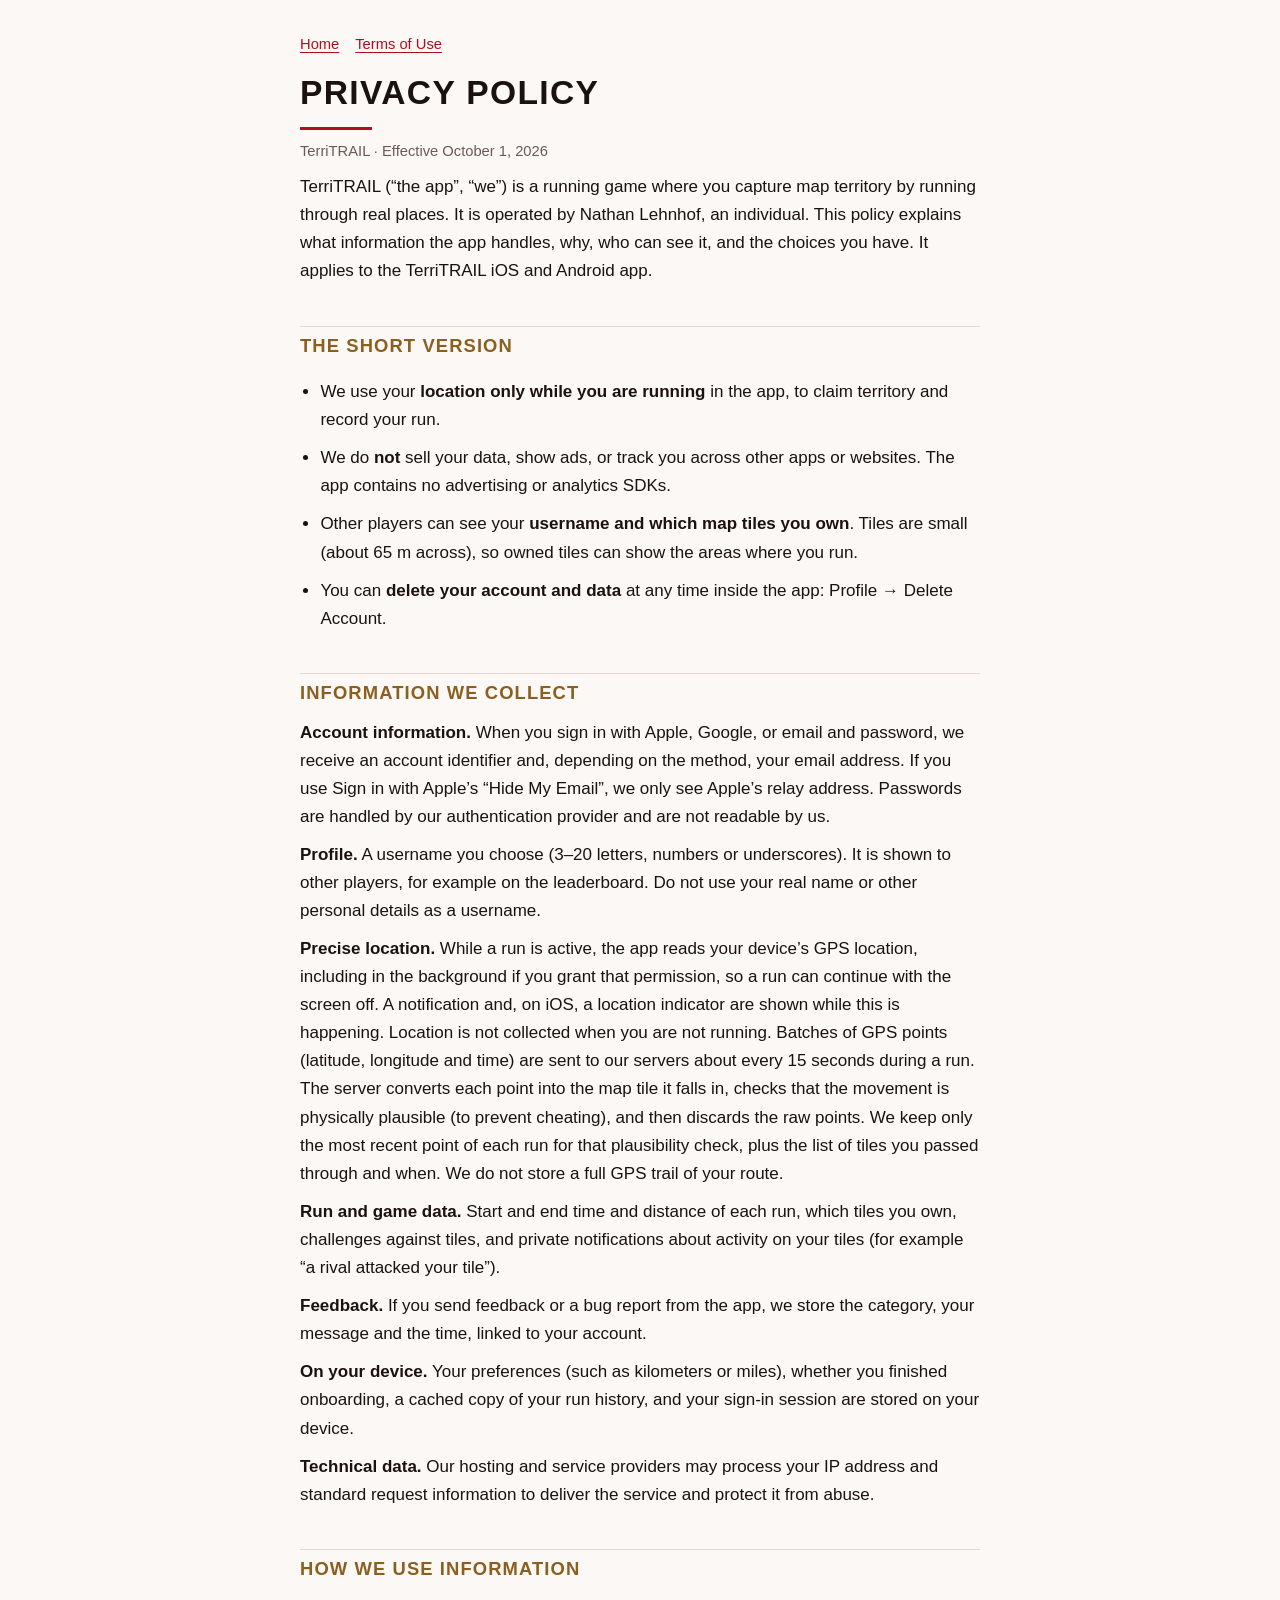
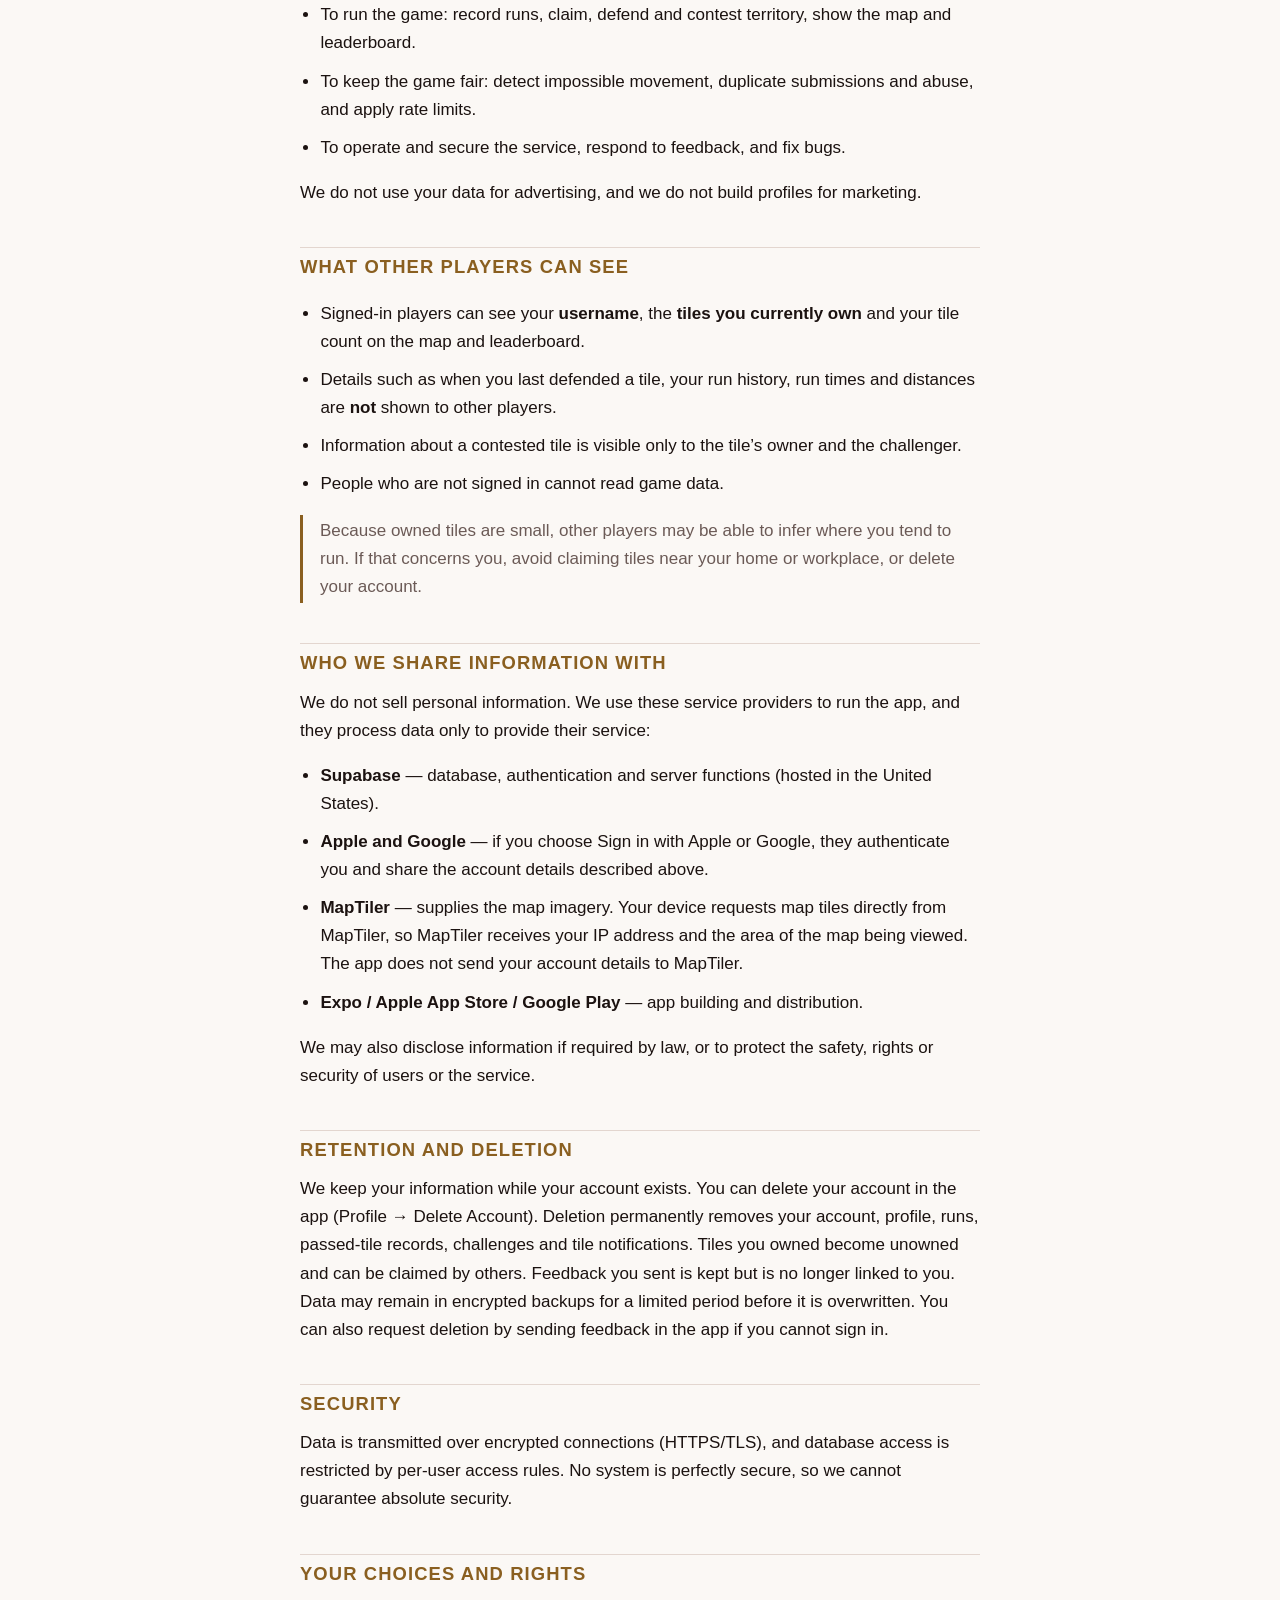
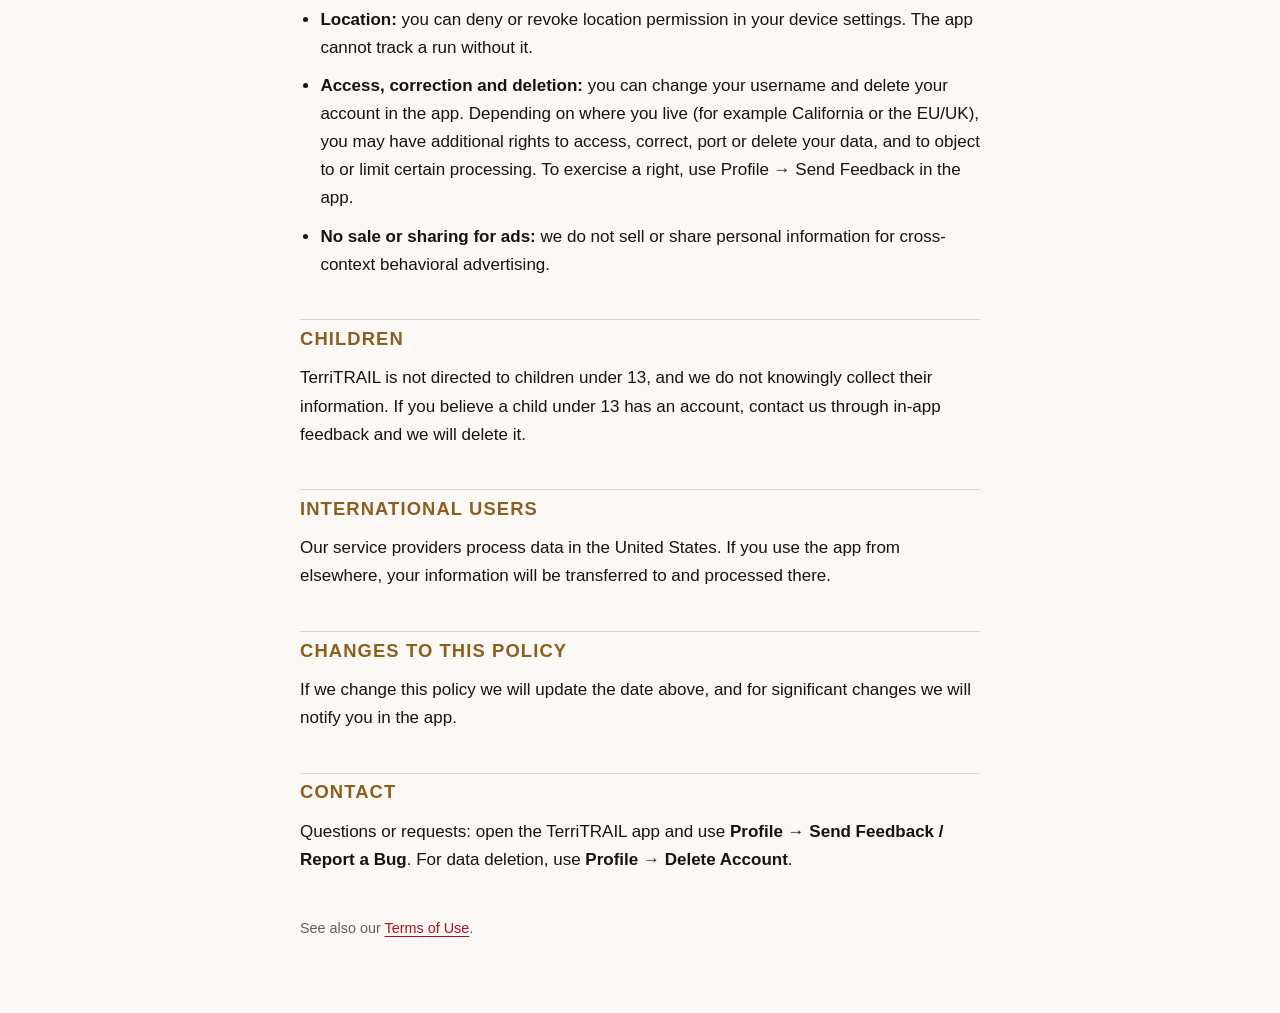
==== privacy.html @ fd28e17d "TerriTRAIL privacy policy and terms of use" ====
<!doctype html>
<html lang="en">
<head>
<meta charset="utf-8">
<meta name="viewport" content="width=device-width, initial-scale=1">
<title>TerriTRAIL Privacy Policy</title>
<meta name="description" content="How TerriTRAIL collects, uses and protects your information.">
<link rel="stylesheet" href="style.css">
</head>
<body>
<main>
<nav class="top"><a href="./">Home</a><a href="terms.html">Terms of Use</a></nav>
<h1>Privacy Policy</h1>
<p class="meta">TerriTRAIL &middot; Effective October 1, 2026</p>

<p>TerriTRAIL (&ldquo;the app&rdquo;, &ldquo;we&rdquo;) is a running game where you capture map territory by running through real places. It is operated by Nathan Lehnhof, an individual. This policy explains what information the app handles, why, who can see it, and the choices you have. It applies to the TerriTRAIL iOS and Android app.</p>

<h2>The short version</h2>
<ul>
<li>We use your <strong>location only while you are running</strong> in the app, to claim territory and record your run.</li>
<li>We do <strong>not</strong> sell your data, show ads, or track you across other apps or websites. The app contains no advertising or analytics SDKs.</li>
<li>Other players can see your <strong>username and which map tiles you own</strong>. Tiles are small (about 65&nbsp;m across), so owned tiles can show the areas where you run.</li>
<li>You can <strong>delete your account and data</strong> at any time inside the app: Profile &rarr; Delete Account.</li>
</ul>

<h2>Information we collect</h2>
<p><strong>Account information.</strong> When you sign in with Apple, Google, or email and password, we receive an account identifier and, depending on the method, your email address. If you use Sign in with Apple&rsquo;s &ldquo;Hide My Email&rdquo;, we only see Apple&rsquo;s relay address. Passwords are handled by our authentication provider and are not readable by us.</p>
<p><strong>Profile.</strong> A username you choose (3&ndash;20 letters, numbers or underscores). It is shown to other players, for example on the leaderboard. Do not use your real name or other personal details as a username.</p>
<p><strong>Precise location.</strong> While a run is active, the app reads your device&rsquo;s GPS location, including in the background if you grant that permission, so a run can continue with the screen off. A notification and, on iOS, a location indicator are shown while this is happening. Location is not collected when you are not running. Batches of GPS points (latitude, longitude and time) are sent to our servers about every 15 seconds during a run. The server converts each point into the map tile it falls in, checks that the movement is physically plausible (to prevent cheating), and then discards the raw points. We keep only the most recent point of each run for that plausibility check, plus the list of tiles you passed through and when. We do not store a full GPS trail of your route.</p>
<p><strong>Run and game data.</strong> Start and end time and distance of each run, which tiles you own, challenges against tiles, and private notifications about activity on your tiles (for example &ldquo;a rival attacked your tile&rdquo;).</p>
<p><strong>Feedback.</strong> If you send feedback or a bug report from the app, we store the category, your message and the time, linked to your account.</p>
<p><strong>On your device.</strong> Your preferences (such as kilometers or miles), whether you finished onboarding, a cached copy of your run history, and your sign-in session are stored on your device.</p>
<p><strong>Technical data.</strong> Our hosting and service providers may process your IP address and standard request information to deliver the service and protect it from abuse.</p>

<h2>How we use information</h2>
<ul>
<li>To run the game: record runs, claim, defend and contest territory, show the map and leaderboard.</li>
<li>To keep the game fair: detect impossible movement, duplicate submissions and abuse, and apply rate limits.</li>
<li>To operate and secure the service, respond to feedback, and fix bugs.</li>
</ul>
<p>We do not use your data for advertising, and we do not build profiles for marketing.</p>

<h2>What other players can see</h2>
<ul>
<li>Signed-in players can see your <strong>username</strong>, the <strong>tiles you currently own</strong> and your tile count on the map and leaderboard.</li>
<li>Details such as when you last defended a tile, your run history, run times and distances are <strong>not</strong> shown to other players.</li>
<li>Information about a contested tile is visible only to the tile&rsquo;s owner and the challenger.</li>
<li>People who are not signed in cannot read game data.</li>
</ul>
<p class="note">Because owned tiles are small, other players may be able to infer where you tend to run. If that concerns you, avoid claiming tiles near your home or workplace, or delete your account.</p>

<h2>Who we share information with</h2>
<p>We do not sell personal information. We use these service providers to run the app, and they process data only to provide their service:</p>
<ul>
<li><strong>Supabase</strong> &mdash; database, authentication and server functions (hosted in the United States).</li>
<li><strong>Apple and Google</strong> &mdash; if you choose Sign in with Apple or Google, they authenticate you and share the account details described above.</li>
<li><strong>MapTiler</strong> &mdash; supplies the map imagery. Your device requests map tiles directly from MapTiler, so MapTiler receives your IP address and the area of the map being viewed. The app does not send your account details to MapTiler.</li>
<li><strong>Expo / Apple App Store / Google Play</strong> &mdash; app building and distribution.</li>
</ul>
<p>We may also disclose information if required by law, or to protect the safety, rights or security of users or the service.</p>

<h2>Retention and deletion</h2>
<p>We keep your information while your account exists. You can delete your account in the app (Profile &rarr; Delete Account). Deletion permanently removes your account, profile, runs, passed-tile records, challenges and tile notifications. Tiles you owned become unowned and can be claimed by others. Feedback you sent is kept but is no longer linked to you. Data may remain in encrypted backups for a limited period before it is overwritten. You can also request deletion by sending feedback in the app if you cannot sign in.</p>

<h2>Security</h2>
<p>Data is transmitted over encrypted connections (HTTPS/TLS), and database access is restricted by per-user access rules. No system is perfectly secure, so we cannot guarantee absolute security.</p>

<h2>Your choices and rights</h2>
<ul>
<li><strong>Location:</strong> you can deny or revoke location permission in your device settings. The app cannot track a run without it.</li>
<li><strong>Access, correction and deletion:</strong> you can change your username and delete your account in the app. Depending on where you live (for example California or the EU/UK), you may have additional rights to access, correct, port or delete your data, and to object to or limit certain processing. To exercise a right, use Profile &rarr; Send Feedback in the app.</li>
<li><strong>No sale or sharing for ads:</strong> we do not sell or share personal information for cross-context behavioral advertising.</li>
</ul>

<h2>Children</h2>
<p>TerriTRAIL is not directed to children under 13, and we do not knowingly collect their information. If you believe a child under 13 has an account, contact us through in-app feedback and we will delete it.</p>

<h2>International users</h2>
<p>Our service providers process data in the United States. If you use the app from elsewhere, your information will be transferred to and processed there.</p>

<h2>Changes to this policy</h2>
<p>If we change this policy we will update the date above, and for significant changes we will notify you in the app.</p>

<h2>Contact</h2>
<p>Questions or requests: open the TerriTRAIL app and use <strong>Profile &rarr; Send Feedback / Report a Bug</strong>. For data deletion, use <strong>Profile &rarr; Delete Account</strong>.</p>

<footer>See also our <a href="terms.html">Terms of Use</a>.</footer>
</main>
</body>
</html>
---- style.css ----
:root { color-scheme: dark light; --bg:#0A0707; --fg:#F2EAE4; --muted:#9C8985; --accent:#E0102A; --trim:#C08A3E; --rule:#3A1A1A; }
@media (prefers-color-scheme: light) { :root { --bg:#FBF8F5; --fg:#1B1210; --muted:#6B5A56; --accent:#B30C20; --trim:#8A5F20; --rule:#E3D6CF; } }
* { box-sizing: border-box; }
body { margin:0; background:var(--bg); color:var(--fg); font:17px/1.65 -apple-system, BlinkMacSystemFont, "Segoe UI", Roboto, Helvetica, Arial, sans-serif; }
main { max-width:720px; margin:0 auto; padding:32px 20px 72px; }
h1 { font-size:2.1rem; line-height:1.15; letter-spacing:.04em; text-transform:uppercase; margin:.2em 0 .1em; }
h1::after { content:""; display:block; width:72px; height:3px; background:var(--accent); margin-top:14px; }
h2 { font-size:1.15rem; letter-spacing:.06em; text-transform:uppercase; color:var(--trim); margin:2.2em 0 .4em; padding-top:.2em; border-top:1px solid var(--rule); }
p, li { margin:.6em 0; }
ul { padding-left:1.2em; }
a { color:var(--accent); text-underline-offset:3px; }
.meta { color:var(--muted); font-size:.92rem; }
.note { border-left:3px solid var(--trim); padding:.1em 1em; color:var(--muted); }
nav.top { font-size:.92rem; margin-bottom:18px; }
nav.top a { margin-right:16px; }
footer { margin-top:3em; color:var(--muted); font-size:.9rem; }
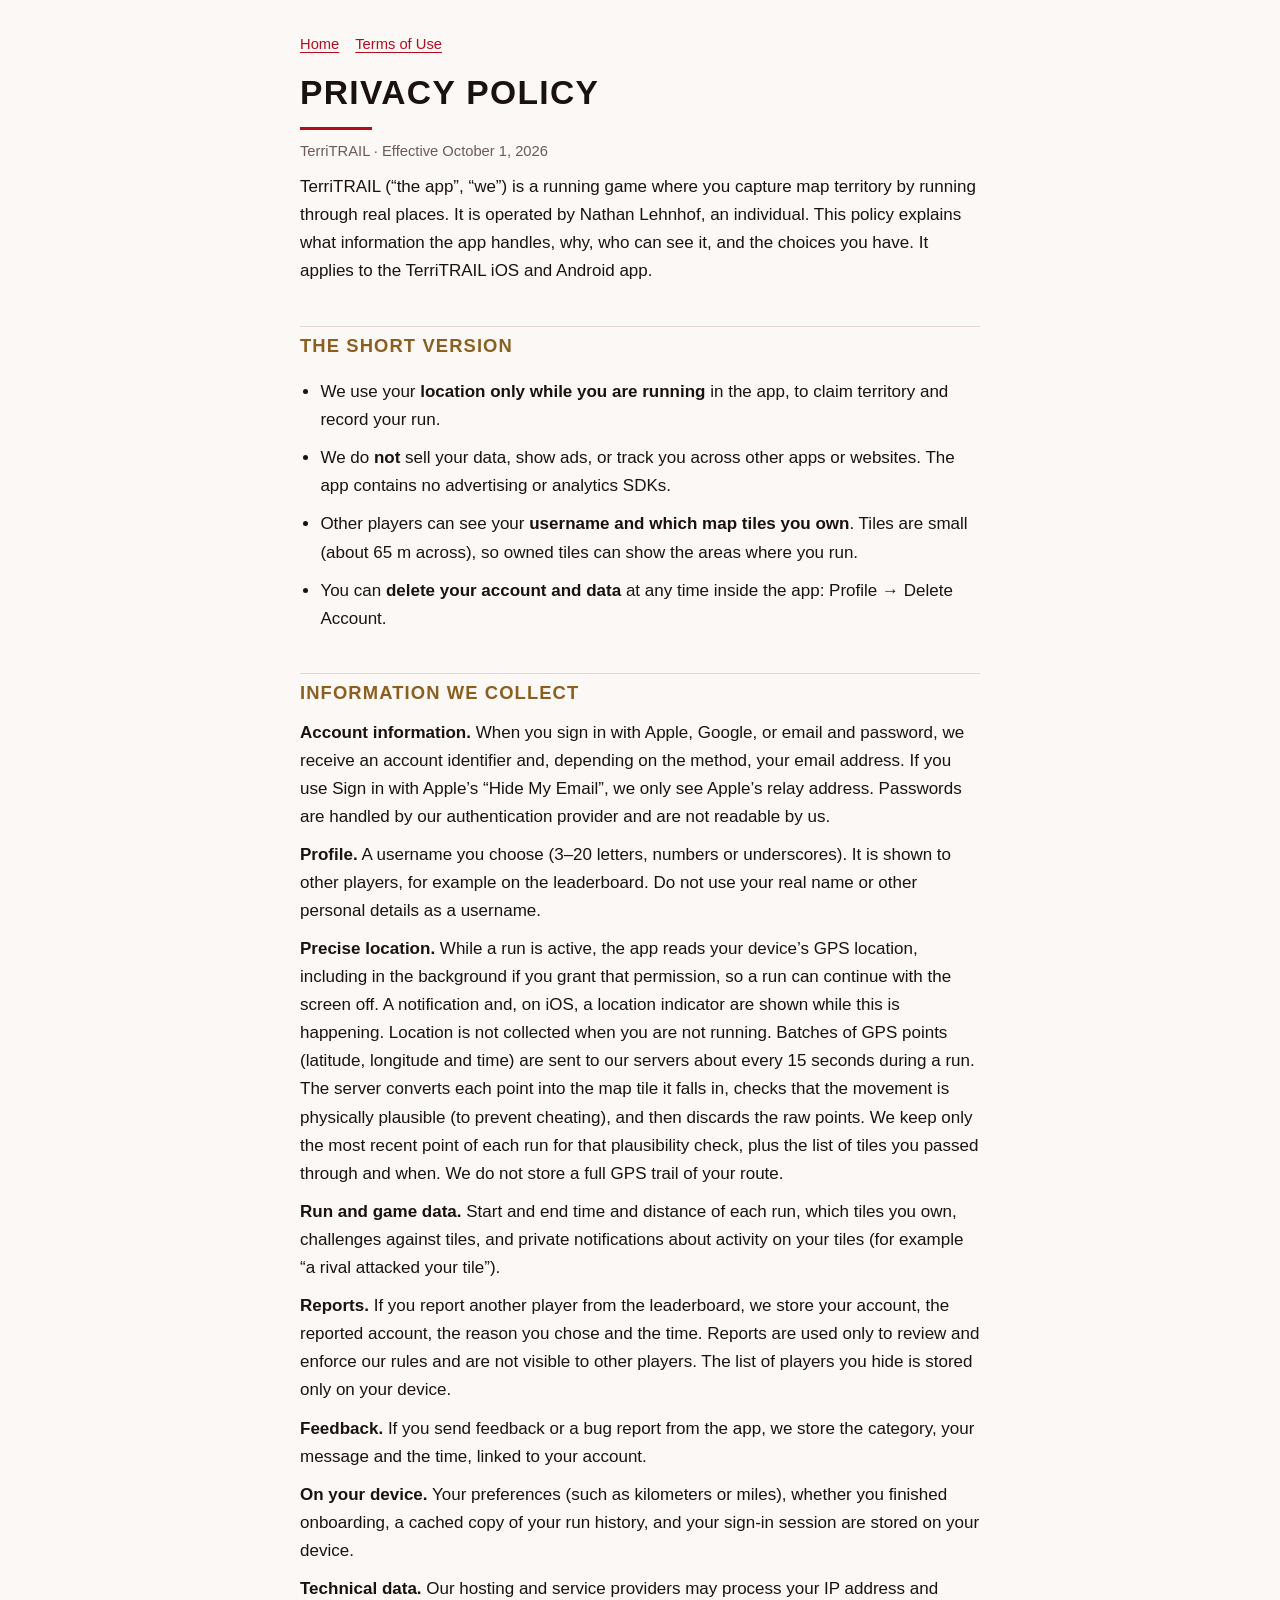
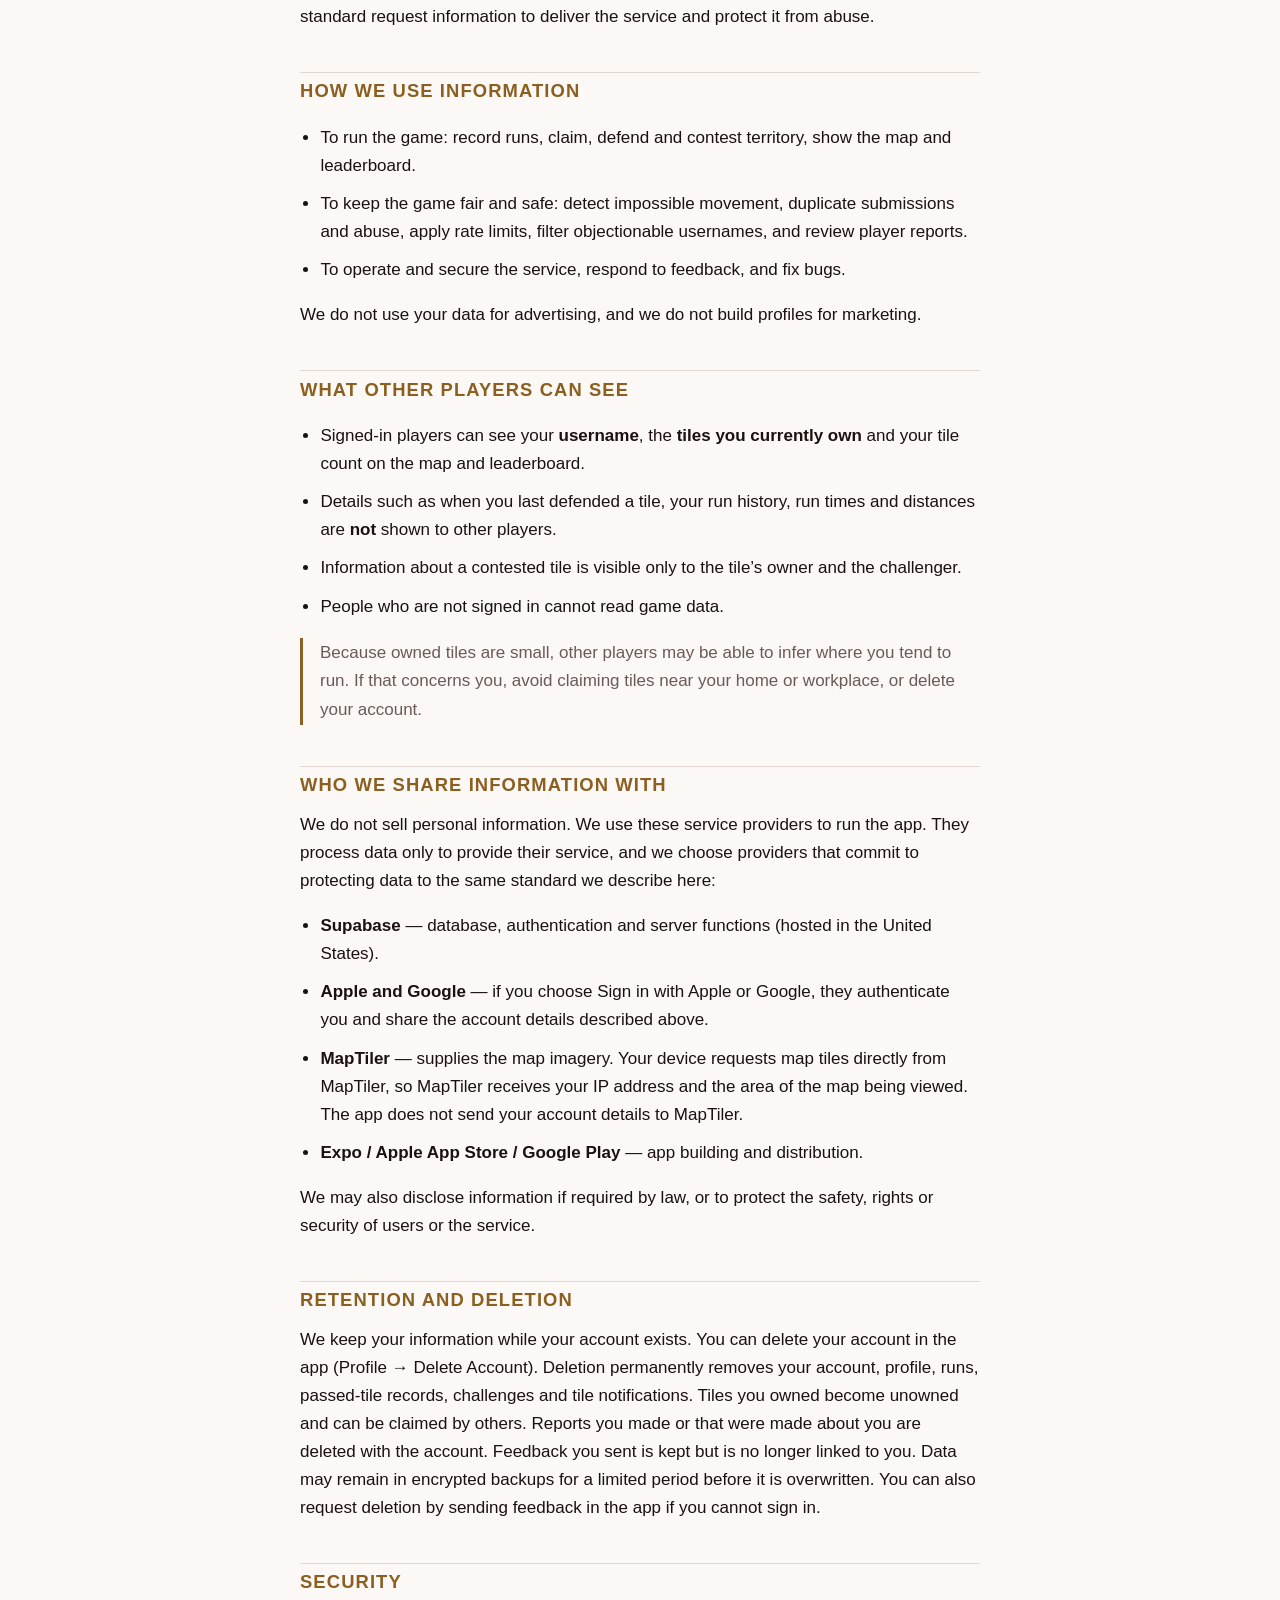
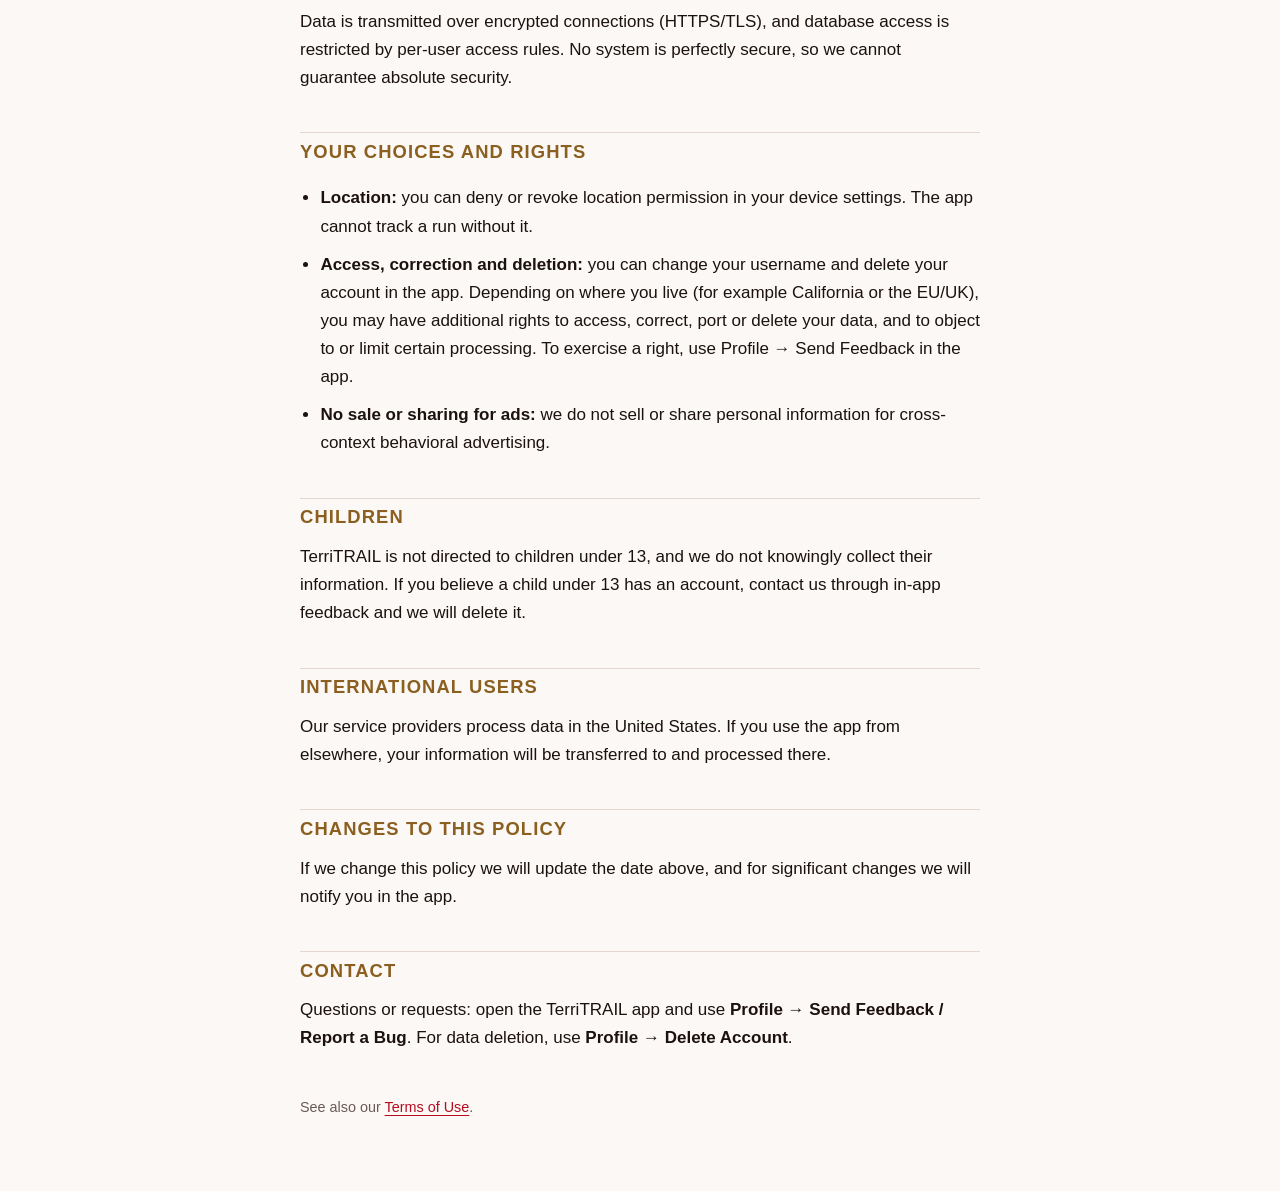
==== commit 6f588fe4: "Add support page; document reports, username filter and provider data protection" ====
--- a/privacy.html
+++ b/privacy.html
@@ -28,6 +28,7 @@
 <p><strong>Profile.</strong> A username you choose (3&ndash;20 letters, numbers or underscores). It is shown to other players, for example on the leaderboard. Do not use your real name or other personal details as a username.</p>
 <p><strong>Precise location.</strong> While a run is active, the app reads your device&rsquo;s GPS location, including in the background if you grant that permission, so a run can continue with the screen off. A notification and, on iOS, a location indicator are shown while this is happening. Location is not collected when you are not running. Batches of GPS points (latitude, longitude and time) are sent to our servers about every 15 seconds during a run. The server converts each point into the map tile it falls in, checks that the movement is physically plausible (to prevent cheating), and then discards the raw points. We keep only the most recent point of each run for that plausibility check, plus the list of tiles you passed through and when. We do not store a full GPS trail of your route.</p>
 <p><strong>Run and game data.</strong> Start and end time and distance of each run, which tiles you own, challenges against tiles, and private notifications about activity on your tiles (for example &ldquo;a rival attacked your tile&rdquo;).</p>
+<p><strong>Reports.</strong> If you report another player from the leaderboard, we store your account, the reported account, the reason you chose and the time. Reports are used only to review and enforce our rules and are not visible to other players. The list of players you hide is stored only on your device.</p>
 <p><strong>Feedback.</strong> If you send feedback or a bug report from the app, we store the category, your message and the time, linked to your account.</p>
 <p><strong>On your device.</strong> Your preferences (such as kilometers or miles), whether you finished onboarding, a cached copy of your run history, and your sign-in session are stored on your device.</p>
 <p><strong>Technical data.</strong> Our hosting and service providers may process your IP address and standard request information to deliver the service and protect it from abuse.</p>
@@ -35,7 +36,7 @@
 <h2>How we use information</h2>
 <ul>
 <li>To run the game: record runs, claim, defend and contest territory, show the map and leaderboard.</li>
-<li>To keep the game fair: detect impossible movement, duplicate submissions and abuse, and apply rate limits.</li>
+<li>To keep the game fair and safe: detect impossible movement, duplicate submissions and abuse, apply rate limits, filter objectionable usernames, and review player reports.</li>
 <li>To operate and secure the service, respond to feedback, and fix bugs.</li>
 </ul>
 <p>We do not use your data for advertising, and we do not build profiles for marketing.</p>
@@ -50,7 +51,7 @@
 <p class="note">Because owned tiles are small, other players may be able to infer where you tend to run. If that concerns you, avoid claiming tiles near your home or workplace, or delete your account.</p>
 
 <h2>Who we share information with</h2>
-<p>We do not sell personal information. We use these service providers to run the app, and they process data only to provide their service:</p>
+<p>We do not sell personal information. We use these service providers to run the app. They process data only to provide their service, and we choose providers that commit to protecting data to the same standard we describe here:</p>
 <ul>
 <li><strong>Supabase</strong> &mdash; database, authentication and server functions (hosted in the United States).</li>
 <li><strong>Apple and Google</strong> &mdash; if you choose Sign in with Apple or Google, they authenticate you and share the account details described above.</li>
@@ -60,7 +61,7 @@
 <p>We may also disclose information if required by law, or to protect the safety, rights or security of users or the service.</p>
 
 <h2>Retention and deletion</h2>
-<p>We keep your information while your account exists. You can delete your account in the app (Profile &rarr; Delete Account). Deletion permanently removes your account, profile, runs, passed-tile records, challenges and tile notifications. Tiles you owned become unowned and can be claimed by others. Feedback you sent is kept but is no longer linked to you. Data may remain in encrypted backups for a limited period before it is overwritten. You can also request deletion by sending feedback in the app if you cannot sign in.</p>
+<p>We keep your information while your account exists. You can delete your account in the app (Profile &rarr; Delete Account). Deletion permanently removes your account, profile, runs, passed-tile records, challenges and tile notifications. Tiles you owned become unowned and can be claimed by others. Reports you made or that were made about you are deleted with the account. Feedback you sent is kept but is no longer linked to you. Data may remain in encrypted backups for a limited period before it is overwritten. You can also request deletion by sending feedback in the app if you cannot sign in.</p>
 
 <h2>Security</h2>
 <p>Data is transmitted over encrypted connections (HTTPS/TLS), and database access is restricted by per-user access rules. No system is perfectly secure, so we cannot guarantee absolute security.</p>
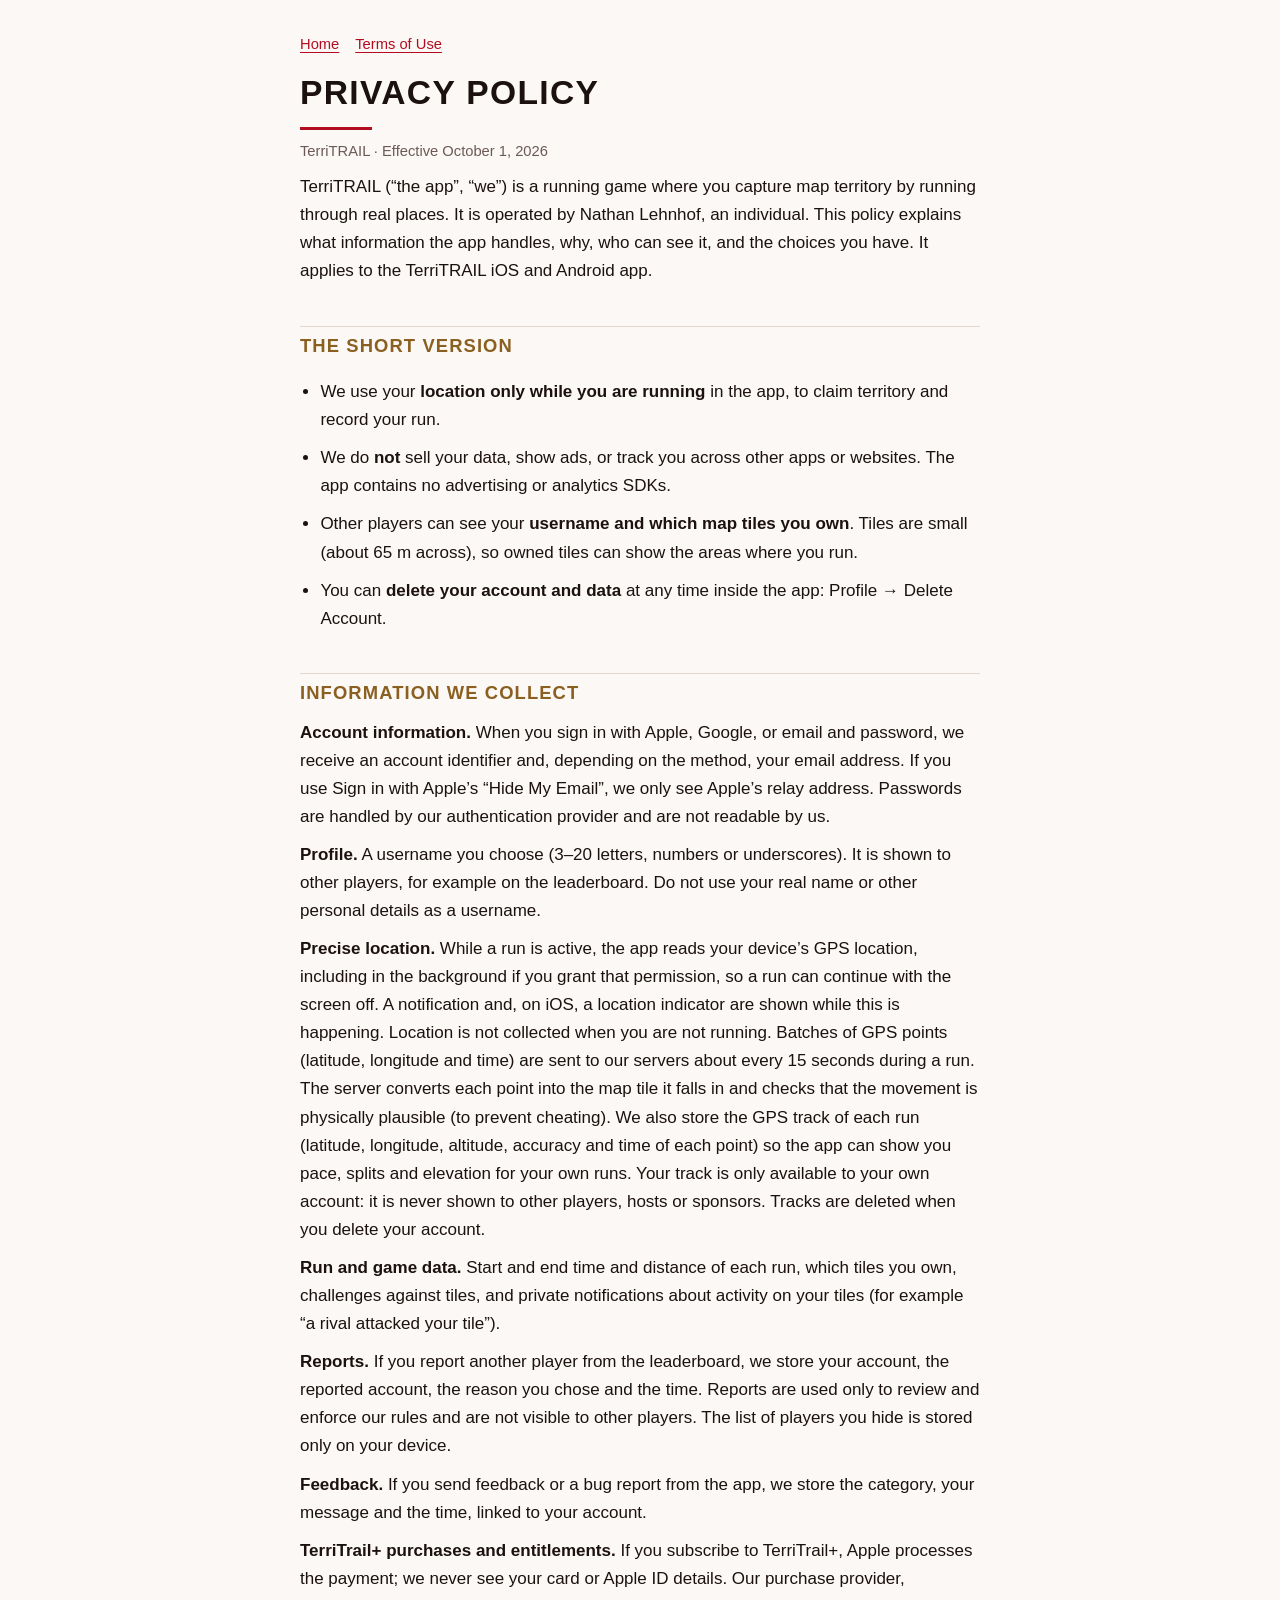
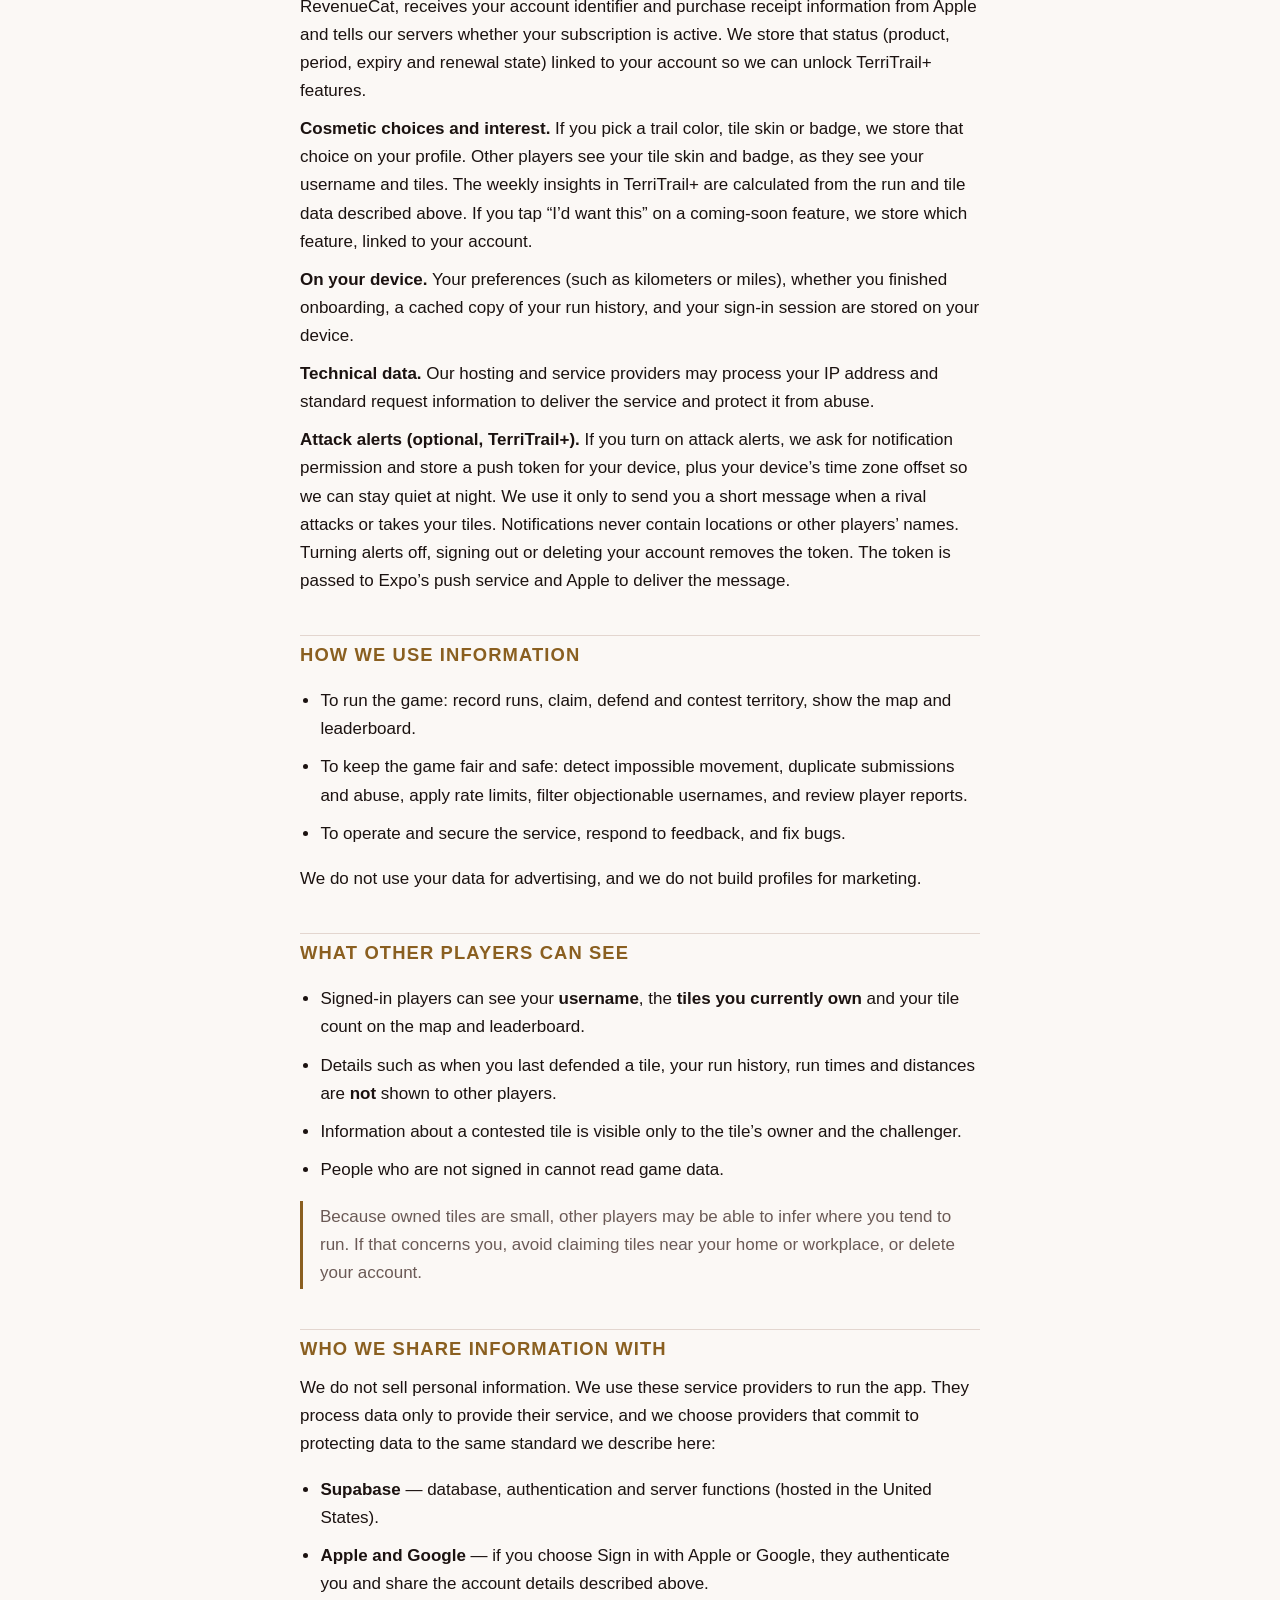
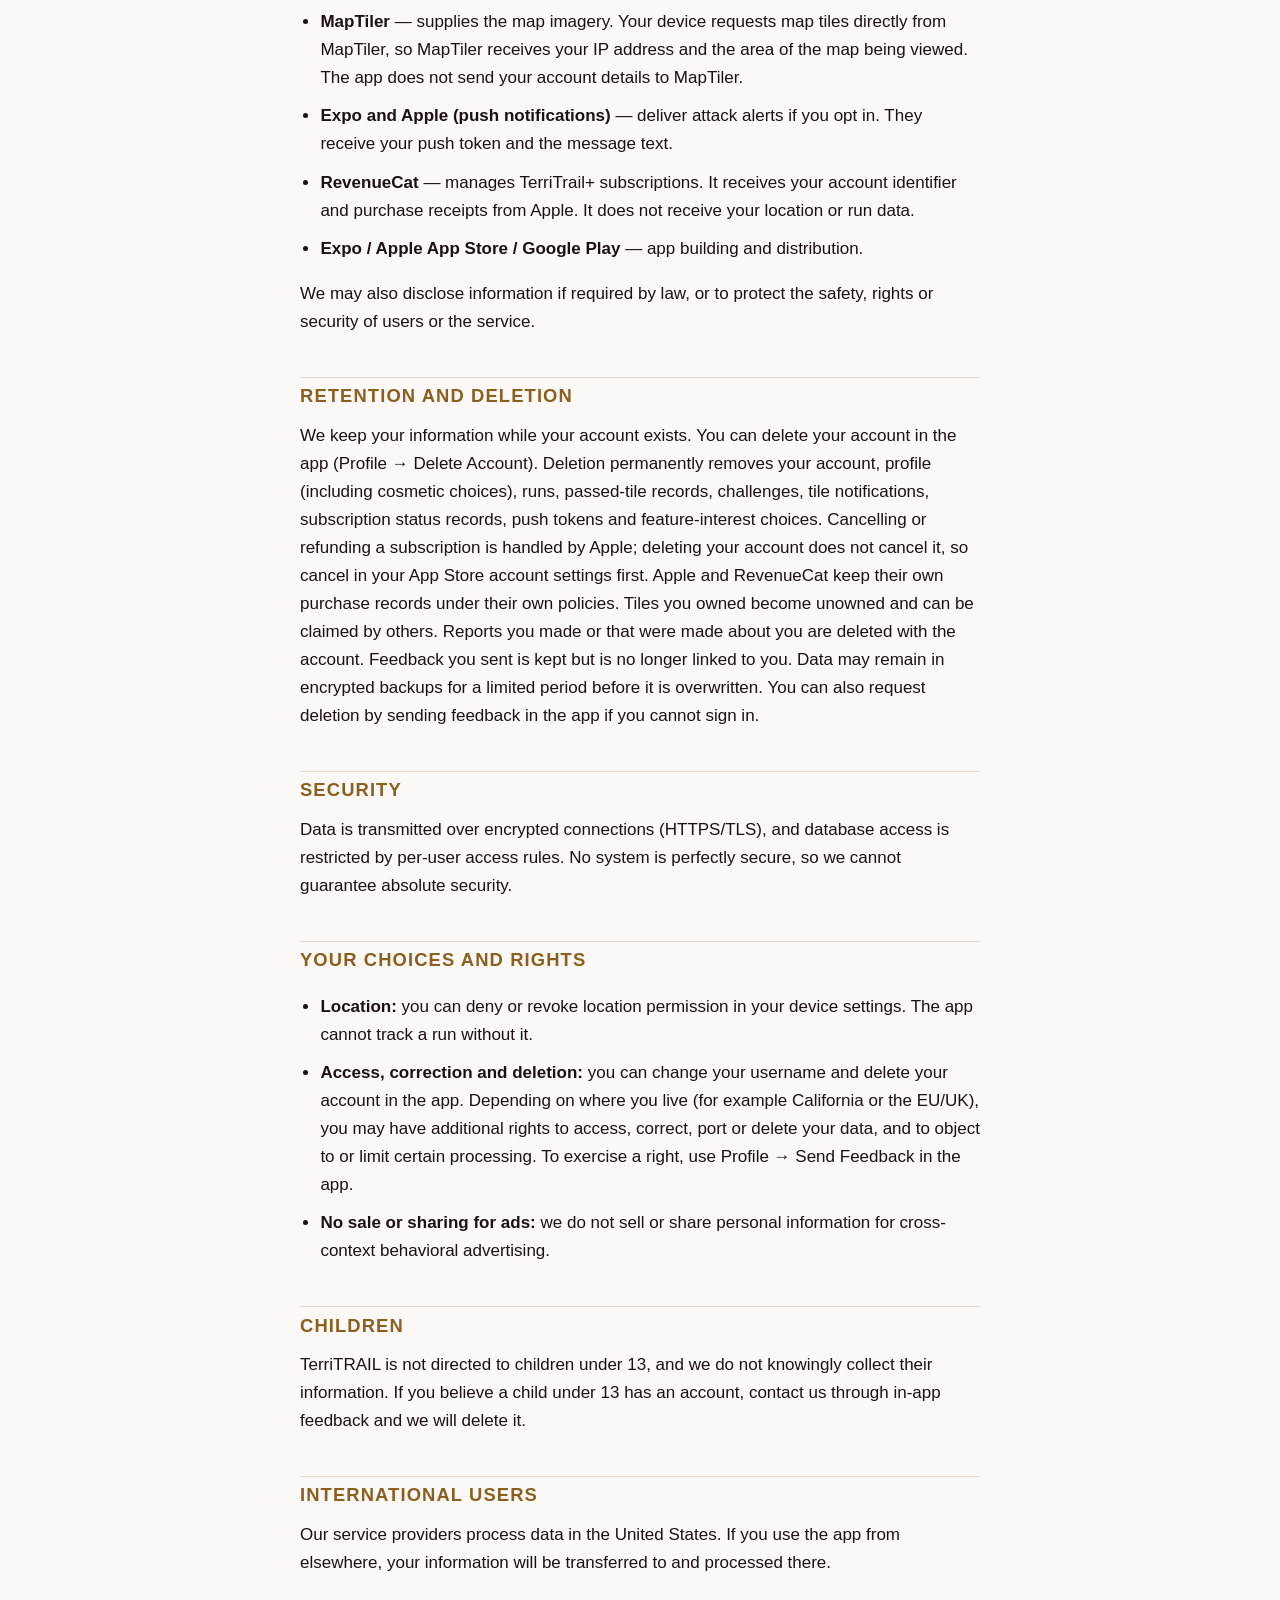
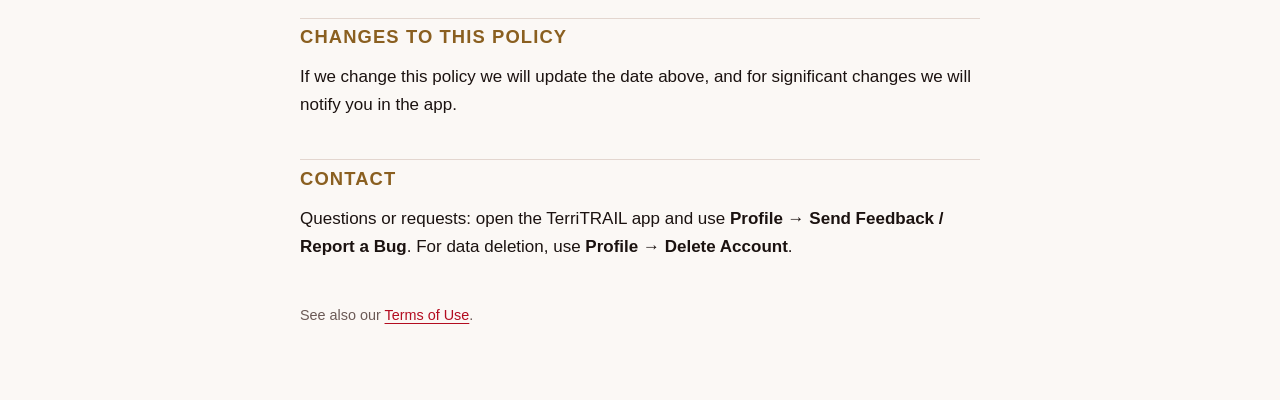
==== commit b62f0e82: "Revise privacy policy for clarity and completeness Updated privacy policy details regarding data col" ====
--- a/privacy.html
+++ b/privacy.html
@@ -26,12 +26,16 @@
 <h2>Information we collect</h2>
 <p><strong>Account information.</strong> When you sign in with Apple, Google, or email and password, we receive an account identifier and, depending on the method, your email address. If you use Sign in with Apple&rsquo;s &ldquo;Hide My Email&rdquo;, we only see Apple&rsquo;s relay address. Passwords are handled by our authentication provider and are not readable by us.</p>
 <p><strong>Profile.</strong> A username you choose (3&ndash;20 letters, numbers or underscores). It is shown to other players, for example on the leaderboard. Do not use your real name or other personal details as a username.</p>
-<p><strong>Precise location.</strong> While a run is active, the app reads your device&rsquo;s GPS location, including in the background if you grant that permission, so a run can continue with the screen off. A notification and, on iOS, a location indicator are shown while this is happening. Location is not collected when you are not running. Batches of GPS points (latitude, longitude and time) are sent to our servers about every 15 seconds during a run. The server converts each point into the map tile it falls in, checks that the movement is physically plausible (to prevent cheating), and then discards the raw points. We keep only the most recent point of each run for that plausibility check, plus the list of tiles you passed through and when. We do not store a full GPS trail of your route.</p>
+<p><strong>Precise location.</strong> While a run is active, the app reads your device&rsquo;s GPS location, including in the background if you grant that permission, so a run can continue with the screen off. A notification and, on iOS, a location indicator are shown while this is happening. Location is not collected when you are not running. Batches of GPS points (latitude, longitude and time) are sent to our servers about every 15 seconds during a run. The server converts each point into the map tile it falls in and checks that the movement is physically plausible (to prevent cheating). We also store the GPS track of each run (latitude, longitude, altitude, accuracy and time of each point) so the app can show you pace, splits and elevation for your own runs. Your track is only available to your own account: it is never shown to other players, hosts or sponsors. Tracks are deleted when you delete your account.</p>
 <p><strong>Run and game data.</strong> Start and end time and distance of each run, which tiles you own, challenges against tiles, and private notifications about activity on your tiles (for example &ldquo;a rival attacked your tile&rdquo;).</p>
 <p><strong>Reports.</strong> If you report another player from the leaderboard, we store your account, the reported account, the reason you chose and the time. Reports are used only to review and enforce our rules and are not visible to other players. The list of players you hide is stored only on your device.</p>
 <p><strong>Feedback.</strong> If you send feedback or a bug report from the app, we store the category, your message and the time, linked to your account.</p>
+<p><strong>TerriTrail+ purchases and entitlements.</strong> If you subscribe to TerriTrail+, Apple processes the payment; we never see your card or Apple ID details. Our purchase provider, RevenueCat, receives your account identifier and purchase receipt information from Apple and tells our servers whether your subscription is active. We store that status (product, period, expiry and renewal state) linked to your account so we can unlock TerriTrail+ features.</p>
+<p><strong>Cosmetic choices and interest.</strong> If you pick a trail color, tile skin or badge, we store that choice on your profile. Other players see your tile skin and badge, as they see your username and tiles. The weekly insights in TerriTrail+ are calculated from the run and tile data described above. If you tap &ldquo;I&rsquo;d want this&rdquo; on a coming-soon feature, we store which feature, linked to your account.</p>
 <p><strong>On your device.</strong> Your preferences (such as kilometers or miles), whether you finished onboarding, a cached copy of your run history, and your sign-in session are stored on your device.</p>
 <p><strong>Technical data.</strong> Our hosting and service providers may process your IP address and standard request information to deliver the service and protect it from abuse.</p>
+
+<p><strong>Attack alerts (optional, TerriTrail+).</strong> If you turn on attack alerts, we ask for notification permission and store a push token for your device, plus your device&rsquo;s time zone offset so we can stay quiet at night. We use it only to send you a short message when a rival attacks or takes your tiles. Notifications never contain locations or other players&rsquo; names. Turning alerts off, signing out or deleting your account removes the token. The token is passed to Expo&rsquo;s push service and Apple to deliver the message.</p>
 
 <h2>How we use information</h2>
 <ul>
@@ -56,12 +60,14 @@
 <li><strong>Supabase</strong> &mdash; database, authentication and server functions (hosted in the United States).</li>
 <li><strong>Apple and Google</strong> &mdash; if you choose Sign in with Apple or Google, they authenticate you and share the account details described above.</li>
 <li><strong>MapTiler</strong> &mdash; supplies the map imagery. Your device requests map tiles directly from MapTiler, so MapTiler receives your IP address and the area of the map being viewed. The app does not send your account details to MapTiler.</li>
+<li><strong>Expo and Apple (push notifications)</strong> &mdash; deliver attack alerts if you opt in. They receive your push token and the message text.</li>
+<li><strong>RevenueCat</strong> &mdash; manages TerriTrail+ subscriptions. It receives your account identifier and purchase receipts from Apple. It does not receive your location or run data.</li>
 <li><strong>Expo / Apple App Store / Google Play</strong> &mdash; app building and distribution.</li>
 </ul>
 <p>We may also disclose information if required by law, or to protect the safety, rights or security of users or the service.</p>
 
 <h2>Retention and deletion</h2>
-<p>We keep your information while your account exists. You can delete your account in the app (Profile &rarr; Delete Account). Deletion permanently removes your account, profile, runs, passed-tile records, challenges and tile notifications. Tiles you owned become unowned and can be claimed by others. Reports you made or that were made about you are deleted with the account. Feedback you sent is kept but is no longer linked to you. Data may remain in encrypted backups for a limited period before it is overwritten. You can also request deletion by sending feedback in the app if you cannot sign in.</p>
+<p>We keep your information while your account exists. You can delete your account in the app (Profile &rarr; Delete Account). Deletion permanently removes your account, profile (including cosmetic choices), runs, passed-tile records, challenges, tile notifications, subscription status records, push tokens and feature-interest choices. Cancelling or refunding a subscription is handled by Apple; deleting your account does not cancel it, so cancel in your App Store account settings first. Apple and RevenueCat keep their own purchase records under their own policies. Tiles you owned become unowned and can be claimed by others. Reports you made or that were made about you are deleted with the account. Feedback you sent is kept but is no longer linked to you. Data may remain in encrypted backups for a limited period before it is overwritten. You can also request deletion by sending feedback in the app if you cannot sign in.</p>
 
 <h2>Security</h2>
 <p>Data is transmitted over encrypted connections (HTTPS/TLS), and database access is restricted by per-user access rules. No system is perfectly secure, so we cannot guarantee absolute security.</p>
